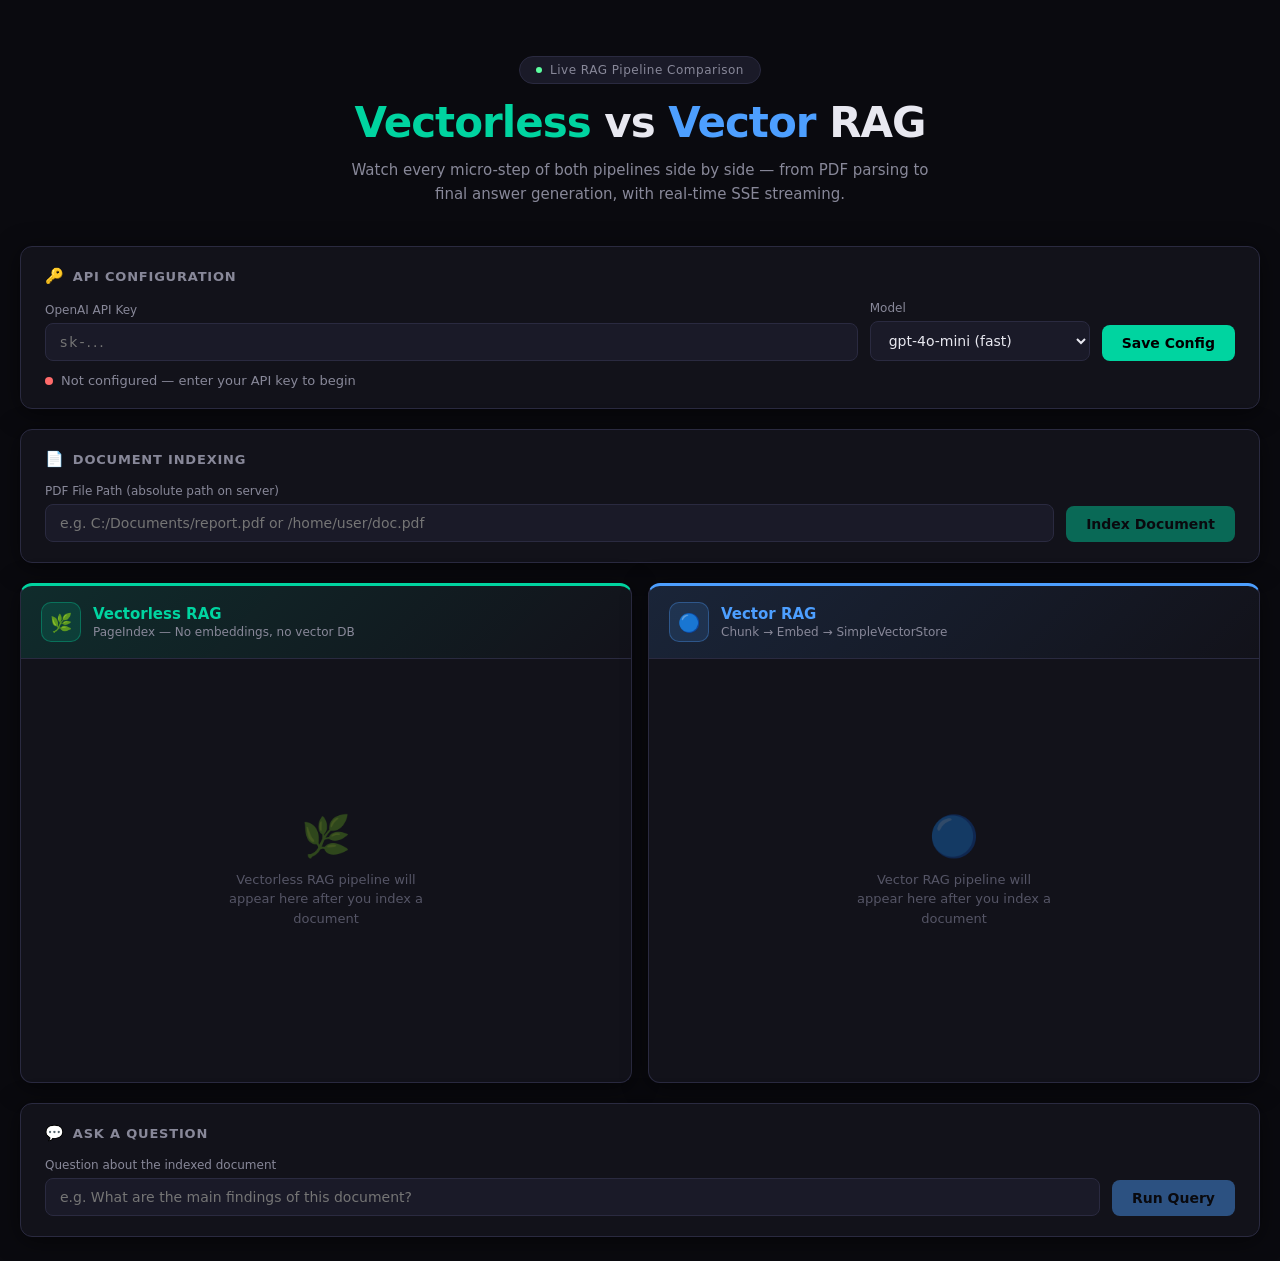
==== src/main/resources/static/index.html @ d266faaa "Few changes related to UI" ====
<!DOCTYPE html>
<html lang="en">
<head>
  <meta charset="UTF-8" />
  <meta name="viewport" content="width=device-width, initial-scale=1.0" />
  <title>RAG Comparison Demo — Vectorless vs Vector</title>
  <style>
    /* ─── Reset & Variables ──────────────────────────────────────────────── */
    *, *::before, *::after { box-sizing: border-box; margin: 0; padding: 0; }

    :root {
      --bg:           #0a0a0f;
      --surface:      #12121a;
      --surface2:     #1a1a28;
      --surface3:     #22223a;
      --border:       #2a2a40;
      --border-bright:#3a3a58;
      --text:         #e8e8f0;
      --text-muted:   #888899;
      --text-dim:     #555566;
      --teal:         #00d4a0;
      --teal-dim:     #00d4a022;
      --teal-mid:     #00d4a055;
      --blue:         #4d9fff;
      --blue-dim:     #4d9fff22;
      --blue-mid:     #4d9fff55;
      --yellow:       #ffd85c;
      --red:          #ff6b6b;
      --green:        #5cffa0;
      --radius:       12px;
      --radius-sm:    8px;
      --shadow:       0 4px 24px rgba(0,0,0,0.5);
      --shadow-lg:    0 8px 48px rgba(0,0,0,0.7);
    }

    html { scroll-behavior: smooth; }
    body {
      font-family: system-ui, -apple-system, BlinkMacSystemFont, 'Segoe UI', sans-serif;
      background: var(--bg);
      color: var(--text);
      min-height: 100vh;
      overflow-x: hidden;
    }

    /* ─── Scrollbar ──────────────────────────────────────────────────────── */
    ::-webkit-scrollbar { width: 6px; height: 6px; }
    ::-webkit-scrollbar-track { background: var(--surface); }
    ::-webkit-scrollbar-thumb { background: var(--border-bright); border-radius: 3px; }
    ::-webkit-scrollbar-thumb:hover { background: var(--text-dim); }

    /* ─── Layout ─────────────────────────────────────────────────────────── */
    .app {
      max-width: 1600px;
      margin: 0 auto;
      padding: 24px 20px;
      display: flex;
      flex-direction: column;
      gap: 20px;
    }

    /* ─── Header ─────────────────────────────────────────────────────────── */
    .header {
      text-align: center;
      padding: 32px 20px 20px;
    }
    .header-badge {
      display: inline-flex;
      align-items: center;
      gap: 8px;
      background: var(--surface2);
      border: 1px solid var(--border);
      border-radius: 40px;
      padding: 6px 16px;
      font-size: 12px;
      color: var(--text-muted);
      margin-bottom: 16px;
      letter-spacing: 0.5px;
    }
    .badge-dot { width: 6px; height: 6px; border-radius: 50%; background: var(--green); animation: pulse-dot 2s infinite; }
    @keyframes pulse-dot { 0%,100%{opacity:1} 50%{opacity:0.3} }
    .header h1 {
      font-size: clamp(24px, 4vw, 42px);
      font-weight: 800;
      letter-spacing: -1px;
      line-height: 1.1;
    }
    .header h1 .teal { color: var(--teal); }
    .header h1 .blue { color: var(--blue); }
    .header p {
      margin-top: 12px;
      color: var(--text-muted);
      font-size: 15px;
      max-width: 600px;
      margin-left: auto;
      margin-right: auto;
      line-height: 1.6;
    }

    /* ─── Cards ──────────────────────────────────────────────────────────── */
    .card {
      background: var(--surface);
      border: 1px solid var(--border);
      border-radius: var(--radius);
      padding: 20px 24px;
      box-shadow: var(--shadow);
    }
    .card-title {
      font-size: 13px;
      font-weight: 600;
      letter-spacing: 0.8px;
      text-transform: uppercase;
      color: var(--text-muted);
      margin-bottom: 16px;
      display: flex;
      align-items: center;
      gap: 8px;
    }
    .card-title .icon { font-size: 15px; }

    /* ─── Form Controls ──────────────────────────────────────────────────── */
    .control-row {
      display: flex;
      gap: 12px;
      align-items: flex-end;
      flex-wrap: wrap;
    }
    .field {
      display: flex;
      flex-direction: column;
      gap: 6px;
      flex: 1;
      min-width: 200px;
    }
    .field label {
      font-size: 12px;
      color: var(--text-muted);
      font-weight: 500;
    }
    input, select {
      background: var(--surface2);
      border: 1px solid var(--border);
      border-radius: var(--radius-sm);
      color: var(--text);
      padding: 10px 14px;
      font-size: 14px;
      font-family: inherit;
      outline: none;
      transition: border-color 0.2s, box-shadow 0.2s;
      width: 100%;
    }
    input:focus, select:focus {
      border-color: var(--teal);
      box-shadow: 0 0 0 3px var(--teal-dim);
    }
    input[type="password"] { letter-spacing: 2px; }
    select option { background: var(--surface2); }

    /* ─── Buttons ────────────────────────────────────────────────────────── */
    .btn {
      display: inline-flex;
      align-items: center;
      justify-content: center;
      gap: 8px;
      padding: 10px 20px;
      border-radius: var(--radius-sm);
      font-size: 14px;
      font-weight: 600;
      cursor: pointer;
      border: none;
      transition: all 0.2s;
      white-space: nowrap;
      font-family: inherit;
    }
    .btn:disabled { opacity: 0.45; cursor: not-allowed; }
    .btn-primary {
      background: var(--teal);
      color: #000;
    }
    .btn-primary:hover:not(:disabled) {
      background: #00f0b8;
      box-shadow: 0 0 20px var(--teal-mid);
    }
    .btn-blue {
      background: var(--blue);
      color: #000;
    }
    .btn-blue:hover:not(:disabled) {
      background: #70b5ff;
      box-shadow: 0 0 20px var(--blue-mid);
    }
    .btn-ghost {
      background: var(--surface2);
      color: var(--text);
      border: 1px solid var(--border);
    }
    .btn-ghost:hover:not(:disabled) {
      background: var(--surface3);
      border-color: var(--border-bright);
    }
    .btn-sm { padding: 7px 14px; font-size: 13px; }

    /* ─── Status indicator ───────────────────────────────────────────────── */
    .status-row {
      display: flex;
      align-items: center;
      gap: 8px;
      margin-top: 12px;
      font-size: 13px;
    }
    .status-dot {
      width: 8px; height: 8px;
      border-radius: 50%;
      background: var(--red);
      flex-shrink: 0;
    }
    .status-dot.ok { background: var(--green); animation: pulse-dot 2s infinite; }
    .status-text { color: var(--text-muted); }

    /* ─── Comparison Grid ────────────────────────────────────────────────── */
    .comparison-grid {
      display: grid;
      grid-template-columns: 1fr 1fr;
      gap: 16px;
    }
    @media (max-width: 900px) { .comparison-grid { grid-template-columns: 1fr; } }

    /* ─── Pipeline Panel ─────────────────────────────────────────────────── */
    .pipeline-panel {
      background: var(--surface);
      border: 1px solid var(--border);
      border-radius: var(--radius);
      overflow: hidden;
      display: flex;
      flex-direction: column;
      min-height: 500px;
      box-shadow: var(--shadow);
    }
    .pipeline-panel.teal { border-top: 3px solid var(--teal); }
    .pipeline-panel.blue { border-top: 3px solid var(--blue); }

    .panel-header {
      padding: 16px 20px;
      display: flex;
      align-items: center;
      gap: 12px;
      border-bottom: 1px solid var(--border);
    }
    .panel-header.teal { background: linear-gradient(135deg, var(--teal-dim), transparent); }
    .panel-header.blue { background: linear-gradient(135deg, var(--blue-dim), transparent); }
    .panel-icon {
      width: 40px; height: 40px;
      border-radius: 10px;
      display: flex; align-items: center; justify-content: center;
      font-size: 18px;
      flex-shrink: 0;
    }
    .panel-icon.teal { background: var(--teal-dim); border: 1px solid var(--teal-mid); }
    .panel-icon.blue { background: var(--blue-dim); border: 1px solid var(--blue-mid); }
    .panel-title { font-size: 15px; font-weight: 700; }
    .panel-subtitle { font-size: 12px; color: var(--text-muted); margin-top: 2px; }
    .panel-spinner {
      margin-left: auto;
      width: 20px; height: 20px;
      border: 2px solid var(--border);
      border-radius: 50%;
      display: none;
    }
    .panel-spinner.teal { border-top-color: var(--teal); }
    .panel-spinner.blue { border-top-color: var(--blue); }
    .panel-spinner.active {
      display: block;
      animation: spin 0.8s linear infinite;
    }
    @keyframes spin { to { transform: rotate(360deg); } }

    .panel-body {
      flex: 1;
      overflow-y: auto;
      padding: 16px;
      max-height: 600px;
    }

    /* ─── Step Items ─────────────────────────────────────────────────────── */
    .step-list { display: flex; flex-direction: column; gap: 8px; }
    .step-item {
      display: flex;
      gap: 10px;
      align-items: flex-start;
      padding: 10px 12px;
      border-radius: var(--radius-sm);
      background: var(--surface2);
      border: 1px solid var(--border);
      animation: step-enter 0.4s cubic-bezier(0.34, 1.56, 0.64, 1) both;
    }
    @keyframes step-enter {
      from { opacity: 0; transform: translateY(12px) scale(0.97); }
      to   { opacity: 1; transform: translateY(0)   scale(1); }
    }
    .step-item.teal { border-left: 3px solid var(--teal); }
    .step-item.blue { border-left: 3px solid var(--blue); }
    .step-item.answer { border-color: var(--yellow); background: color-mix(in srgb, var(--yellow) 6%, var(--surface2)); }
    .step-item.error  { border-color: var(--red);    background: color-mix(in srgb, var(--red)    6%, var(--surface2)); }
    .step-item.complete { border-color: var(--green); background: color-mix(in srgb, var(--green) 5%, var(--surface2)); }

    .step-icon {
      font-size: 16px;
      flex-shrink: 0;
      margin-top: 1px;
      line-height: 1;
    }
    .step-content { flex: 1; min-width: 0; }
    .step-title {
      font-size: 13px;
      font-weight: 600;
      color: var(--text);
      line-height: 1.3;
    }
    .step-detail {
      font-size: 12px;
      color: var(--text-muted);
      margin-top: 4px;
      line-height: 1.5;
      word-break: break-word;
    }
    .step-detail.code {
      font-family: 'Courier New', monospace;
      background: var(--surface3);
      padding: 6px 8px;
      border-radius: 4px;
      margin-top: 6px;
      white-space: pre-wrap;
      font-size: 11px;
    }
    .step-num {
      font-size: 10px;
      color: var(--text-dim);
      flex-shrink: 0;
      margin-top: 3px;
      min-width: 20px;
      text-align: right;
    }

    /* ─── Tree Visualization ─────────────────────────────────────────────── */
    .tree-container {
      margin-top: 8px;
      padding: 4px 0;
    }
    .tree-node {
      display: flex;
      align-items: flex-start;
      gap: 8px;
      padding: 6px 8px;
      margin: 3px 0;
      border-radius: 6px;
      animation: step-enter 0.35s ease both;
    }
    .tree-node.root {
      background: var(--teal-dim);
      border: 1px solid var(--teal-mid);
    }
    .tree-node.child {
      background: var(--surface3);
      border: 1px solid var(--border);
      margin-left: 24px;
    }
    .tree-node-bullet {
      width: 8px; height: 8px;
      border-radius: 50%;
      flex-shrink: 0;
      margin-top: 5px;
    }
    .tree-node.root .tree-node-bullet { background: var(--teal); }
    .tree-node.child .tree-node-bullet { background: var(--text-dim); width: 6px; height: 6px; margin-top: 6px; }
    .tree-node-info { flex: 1; min-width: 0; }
    .tree-node-title { font-size: 12px; font-weight: 600; color: var(--text); }
    .tree-node-meta { font-size: 11px; color: var(--text-muted); margin-top: 2px; }
    .tree-node-pages {
      font-size: 10px;
      background: var(--surface3);
      border: 1px solid var(--border);
      border-radius: 4px;
      padding: 2px 6px;
      white-space: nowrap;
      color: var(--text-muted);
    }

    /* ─── Chunk Visualization ────────────────────────────────────────────── */
    .chunk-item {
      display: flex;
      align-items: center;
      gap: 8px;
      padding: 5px 8px;
      border-radius: 6px;
      margin: 2px 0;
      animation: step-enter 0.3s ease both;
      background: var(--blue-dim);
      border: 1px solid var(--blue-mid);
    }
    .chunk-num { font-size: 10px; color: var(--blue); font-weight: 700; min-width: 24px; }
    .chunk-text { font-size: 11px; color: var(--text-muted); flex: 1; overflow: hidden; text-overflow: ellipsis; white-space: nowrap; font-family: monospace; }

    /* ─── Score Bar ──────────────────────────────────────────────────────── */
    .score-bar-wrap { display: flex; align-items: center; gap: 8px; }
    .score-bar {
      height: 6px; border-radius: 3px;
      background: linear-gradient(90deg, var(--blue), var(--teal));
      animation: bar-grow 0.6s ease both;
      transform-origin: left;
    }
    @keyframes bar-grow { from { transform: scaleX(0); } to { transform: scaleX(1); } }
    .score-val { font-size: 11px; font-weight: 700; color: var(--blue); }

    /* ─── Answer Panel ───────────────────────────────────────────────────── */
    .answers-grid {
      display: grid;
      grid-template-columns: 1fr 1fr;
      gap: 16px;
    }
    @media (max-width: 900px) { .answers-grid { grid-template-columns: 1fr; } }

    .answer-box {
      background: var(--surface2);
      border: 1px solid var(--border);
      border-radius: var(--radius);
      padding: 16px 18px;
      position: relative;
      overflow: hidden;
    }
    .answer-box::before {
      content: '';
      position: absolute;
      top: 0; left: 0; right: 0;
      height: 2px;
    }
    .answer-box.teal::before { background: var(--teal); }
    .answer-box.blue::before  { background: var(--blue); }
    .answer-label {
      font-size: 11px;
      font-weight: 600;
      text-transform: uppercase;
      letter-spacing: 0.8px;
      margin-bottom: 10px;
    }
    .answer-label.teal { color: var(--teal); }
    .answer-label.blue { color: var(--blue); }
    .answer-text {
      font-size: 14px;
      color: var(--text);
      line-height: 1.7;
      white-space: pre-wrap;
    }
    .answer-placeholder {
      color: var(--text-dim);
      font-size: 13px;
      font-style: italic;
    }

    /* ─── Query Section ──────────────────────────────────────────────────── */
    .query-row {
      display: flex;
      gap: 12px;
      align-items: flex-end;
    }
    .query-row .field { flex: 1; }

    /* ─── Progress bar ───────────────────────────────────────────────────── */
    .progress-bar-wrap {
      height: 3px;
      background: var(--surface3);
      border-radius: 2px;
      overflow: hidden;
      margin: 8px 0;
      display: none;
    }
    .progress-bar-wrap.active { display: block; }
    .progress-bar {
      height: 100%;
      border-radius: 2px;
      transition: width 0.4s ease;
    }
    .progress-bar.teal { background: linear-gradient(90deg, var(--teal), #00f0c0); }
    .progress-bar.blue { background: linear-gradient(90deg, var(--blue), #80c0ff); }

    /* ─── Phase Header ───────────────────────────────────────────────────── */
    .phase-header {
      font-size: 11px;
      font-weight: 600;
      text-transform: uppercase;
      letter-spacing: 0.8px;
      padding: 4px 8px;
      border-radius: 4px;
      margin-bottom: 4px;
      display: inline-block;
    }
    .phase-header.teal { color: var(--teal); background: var(--teal-dim); }
    .phase-header.blue { color: var(--blue); background: var(--blue-dim); }

    /* ─── Notification ───────────────────────────────────────────────────── */
    .toast {
      position: fixed;
      bottom: 24px;
      right: 24px;
      background: var(--surface2);
      border: 1px solid var(--border);
      border-radius: var(--radius);
      padding: 12px 18px;
      font-size: 14px;
      box-shadow: var(--shadow-lg);
      z-index: 1000;
      animation: toast-in 0.3s ease;
      max-width: 360px;
    }
    .toast.ok    { border-left: 3px solid var(--green); }
    .toast.error { border-left: 3px solid var(--red); }
    .toast.info  { border-left: 3px solid var(--blue); }
    @keyframes toast-in { from { opacity:0; transform:translateY(12px); } to { opacity:1; transform:translateY(0); } }

    /* ─── Misc ───────────────────────────────────────────────────────────── */
    .divider {
      height: 1px;
      background: var(--border);
      margin: 4px 0;
    }
    .text-muted { color: var(--text-muted); font-size: 13px; }
    .hidden { display: none !important; }
    .gap-8 { gap: 8px; }
    .flex { display: flex; }
    .items-center { align-items: center; }
    .justify-between { justify-content: space-between; }
    .mb-8 { margin-bottom: 8px; }
    .mt-8 { margin-top: 8px; }

    /* ─── Empty State ────────────────────────────────────────────────────── */
    .empty-state {
      display: flex;
      flex-direction: column;
      align-items: center;
      justify-content: center;
      padding: 48px 20px;
      color: var(--text-dim);
      text-align: center;
      gap: 10px;
      height: 100%;
    }
    .empty-state .big-icon { font-size: 40px; opacity: 0.4; }
    .empty-state p { font-size: 13px; line-height: 1.5; max-width: 200px; }

    /* ─── Pulse animation for active steps ───────────────────────────────── */
    @keyframes glow-teal {
      0%,100% { box-shadow: 0 0 0 0 var(--teal-dim); }
      50%      { box-shadow: 0 0 12px 2px var(--teal-mid); }
    }
    @keyframes glow-blue {
      0%,100% { box-shadow: 0 0 0 0 var(--blue-dim); }
      50%      { box-shadow: 0 0 12px 2px var(--blue-mid); }
    }
    .step-item.active-teal { animation: step-enter 0.4s ease both, glow-teal 1.5s 0.4s infinite; }
    .step-item.active-blue  { animation: step-enter 0.4s ease both, glow-blue  1.5s 0.4s infinite; }
  </style>
</head>
<body>
<div class="app">

  <!-- ─── Header ──────────────────────────────────────────────────────── -->
  <div class="header">
    <div class="header-badge">
      <span class="badge-dot"></span>
      Live RAG Pipeline Comparison
    </div>
    <h1>
      <span class="teal">Vectorless</span> vs <span class="blue">Vector</span> RAG
    </h1>
    <p>Watch every micro-step of both pipelines side by side — from PDF parsing to final answer generation, with real-time SSE streaming.</p>
  </div>

  <!-- ─── Config Panel ────────────────────────────────────────────────── -->
  <div class="card" id="configPanel">
    <div class="card-title"><span class="icon">🔑</span> API Configuration</div>
    <div class="control-row">
      <div class="field">
        <label>OpenAI API Key</label>
        <input type="password" id="apiKeyInput" placeholder="sk-..." autocomplete="off" />
      </div>
      <div class="field" style="max-width:220px">
        <label>Model</label>
        <select id="modelSelect">
          <option value="gpt-4o-mini">gpt-4o-mini (fast)</option>
          <option value="gpt-4o">gpt-4o (best)</option>
          <option value="gpt-4o-2024-11-20">gpt-4o-2024-11-20</option>
          <option value="gpt-3.5-turbo">gpt-3.5-turbo (cheap)</option>
        </select>
      </div>
      <button class="btn btn-primary" id="configBtn" onclick="saveConfig()">Save Config</button>
    </div>
    <div class="status-row">
      <div class="status-dot" id="configStatus"></div>
      <span class="status-text" id="configStatusText">Not configured — enter your API key to begin</span>
    </div>
  </div>

  <!-- ─── Upload Panel ────────────────────────────────────────────────── -->
  <div class="card" id="uploadPanel">
    <div class="card-title"><span class="icon">📄</span> Document Indexing</div>
    <div class="control-row">
      <div class="field">
        <label>PDF File Path (absolute path on server)</label>
        <input type="text" id="pdfPathInput" placeholder="e.g. C:/Documents/report.pdf or /home/user/doc.pdf" />
      </div>
      <button class="btn btn-primary" id="indexBtn" onclick="startIndexing()" disabled>
        <span>Index Document</span>
      </button>
    </div>
    <div class="progress-bar-wrap active" id="indexProgressWrap" style="display:none">
      <div style="display:flex;gap:8px">
        <div style="flex:1">
          <div style="font-size:10px;color:var(--teal);margin-bottom:3px">Vectorless</div>
          <div class="progress-bar-wrap active"><div class="progress-bar teal" id="progressTeal" style="width:0%"></div></div>
        </div>
        <div style="flex:1">
          <div style="font-size:10px;color:var(--blue);margin-bottom:3px">Vector</div>
          <div class="progress-bar-wrap active"><div class="progress-bar blue" id="progressBlue" style="width:0%"></div></div>
        </div>
      </div>
    </div>
  </div>

  <!-- ─── Main Comparison Area ─────────────────────────────────────────── -->
  <div class="comparison-grid">

    <!-- ── Vectorless Panel ── -->
    <div class="pipeline-panel teal" id="vectorlessPanel">
      <div class="panel-header teal">
        <div class="panel-icon teal">🌿</div>
        <div>
          <div class="panel-title" style="color:var(--teal)">Vectorless RAG</div>
          <div class="panel-subtitle">PageIndex — No embeddings, no vector DB</div>
        </div>
        <div class="panel-spinner teal" id="spinnerTeal"></div>
      </div>
      <div class="panel-body" id="vectorlessBody">
        <div class="empty-state" id="vectorlessEmpty">
          <div class="big-icon">🌿</div>
          <p>Vectorless RAG pipeline will appear here after you index a document</p>
        </div>
        <div class="step-list" id="vectorlessSteps" style="display:none"></div>
      </div>
    </div>

    <!-- ── Vector Panel ── -->
    <div class="pipeline-panel blue" id="vectorPanel">
      <div class="panel-header blue">
        <div class="panel-icon blue">🔵</div>
        <div>
          <div class="panel-title" style="color:var(--blue)">Vector RAG</div>
          <div class="panel-subtitle">Chunk → Embed → SimpleVectorStore</div>
        </div>
        <div class="panel-spinner blue" id="spinnerBlue"></div>
      </div>
      <div class="panel-body" id="vectorBody">
        <div class="empty-state" id="vectorEmpty">
          <div class="big-icon">🔵</div>
          <p>Vector RAG pipeline will appear here after you index a document</p>
        </div>
        <div class="step-list" id="vectorSteps" style="display:none"></div>
      </div>
    </div>

  </div>

  <!-- ─── Query Panel ──────────────────────────────────────────────────── -->
  <div class="card" id="queryCard">
    <div class="card-title"><span class="icon">💬</span> Ask a Question</div>
    <div class="query-row">
      <div class="field">
        <label>Question about the indexed document</label>
        <input type="text" id="questionInput" placeholder="e.g. What are the main findings of this document?" disabled />
      </div>
      <button class="btn btn-blue" id="queryBtn" onclick="runQuery()" disabled>Run Query</button>
    </div>
  </div>

  <!-- ─── Results Panel ────────────────────────────────────────────────── -->
  <div class="card hidden" id="resultsCard">
    <div class="card-title"><span class="icon">✨</span> Final Answers</div>
    <div class="answers-grid">
      <div class="answer-box teal">
        <div class="answer-label teal">Vectorless RAG (PageIndex)</div>
        <div class="answer-text" id="vlessAnswer"><span class="answer-placeholder">Answer will appear here...</span></div>
      </div>
      <div class="answer-box blue">
        <div class="answer-label blue">Vector RAG (SimpleVectorStore)</div>
        <div class="answer-text" id="vectAnswer"><span class="answer-placeholder">Answer will appear here...</span></div>
      </div>
    </div>
  </div>

</div>

<!-- ─── JavaScript ─────────────────────────────────────────────────────── -->
<script>
'use strict';

// ─── State ────────────────────────────────────────────────────────────────
let state = {
  configured: false,
  docId: null,
  indexing: false,
  querying: false,
  tealStepCount: 0,
  blueStepCount: 0,
};

// ─── Init ─────────────────────────────────────────────────────────────────
(async function init() {
  try {
    const res = await fetch('/api/config/status');
    const data = await res.json();
    if (data.configured) {
      state.configured = true;
      setConfigStatus(true, 'Configured — model: ' + data.model);
      document.getElementById('indexBtn').disabled = false;
    }
  } catch (_) {}
})();

// ─── Config ───────────────────────────────────────────────────────────────
async function saveConfig() {
  const apiKey = document.getElementById('apiKeyInput').value.trim();
  const model  = document.getElementById('modelSelect').value;

  if (!apiKey) { showToast('Please enter your API key', 'error'); return; }

  const btn = document.getElementById('configBtn');
  btn.disabled = true;
  btn.textContent = 'Saving...';

  try {
    const res = await fetch('/api/config', {
      method: 'POST',
      headers: { 'Content-Type': 'application/json' },
      body: JSON.stringify({ apiKey, model }),
    });
    const data = await res.json();
    if (res.ok) {
      state.configured = true;
      setConfigStatus(true, 'Configured — model: ' + data.model);
      document.getElementById('indexBtn').disabled = false;
      showToast('API key saved successfully', 'ok');
    } else {
      showToast(data.error || 'Configuration failed', 'error');
    }
  } catch (e) {
    showToast('Network error: ' + e.message, 'error');
  } finally {
    btn.disabled = false;
    btn.textContent = 'Save Config';
  }
}

function setConfigStatus(ok, msg) {
  document.getElementById('configStatus').className = 'status-dot' + (ok ? ' ok' : '');
  document.getElementById('configStatusText').textContent = msg;
}

// ─── Indexing ──────────────────────────────────────────────────────────────
function startIndexing() {
  if (state.indexing) return;
  const pdfPath = document.getElementById('pdfPathInput').value.trim();
  if (!pdfPath) { showToast('Please enter a PDF file path', 'error'); return; }

  state.indexing = true;
  state.docId = null;
  state.tealStepCount = 0;
  state.blueStepCount = 0;

  // Reset panels
  clearPanel('vectorless');
  clearPanel('vector');
  showPanel('vectorless');
  showPanel('vector');
  setSpinner('teal', true);
  setSpinner('blue', false);
  document.getElementById('indexBtn').disabled = true;
  document.getElementById('indexBtn').textContent = 'Indexing...';
  document.getElementById('indexProgressWrap').style.display = 'block';
  document.getElementById('resultsCard').classList.add('hidden');
  document.getElementById('queryBtn').disabled = true;
  document.getElementById('questionInput').disabled = true;

  const url = '/api/compare/index?pdfPath=' + encodeURIComponent(pdfPath);
  // Use fetch with ReadableStream since EventSource only supports GET
  streamSSE('POST', url, {}, handleIndexEvent, onIndexComplete, onIndexError);
}

function handleIndexEvent(eventName, data) {
  const pipeline = data.pipeline;

  if (eventName === 'error') {
    showToast((data.title || 'Error') + ': ' + (data.detail || ''), 'error');
    return;
  }

  if (eventName === 'session') {
    state.docId = data.docId;
    return;
  }

  if (!pipeline) return;

  const isTeal = pipeline === 'vectorless';
  const color  = isTeal ? 'teal' : 'blue';
  const listId = isTeal ? 'vectorlessSteps' : 'vectorSteps';

  if (isTeal) {
    state.tealStepCount++;
    updateProgress('Teal', Math.min(95, state.tealStepCount * 9));
  } else {
    state.blueStepCount++;
    updateProgress('Blue', Math.min(95, state.blueStepCount * 6));
  }

  renderPipelineEvent(listId, color, eventName, data);
  scrollPanel(isTeal ? 'vectorlessBody' : 'vectorBody');
}

function onIndexComplete() {
  state.indexing = false;
  setSpinner('teal', false);
  setSpinner('blue', false);
  updateProgress('Teal', 100);
  updateProgress('Blue', 100);
  document.getElementById('indexBtn').disabled = false;
  document.getElementById('indexBtn').textContent = 'Index Document';
  if (state.docId) {
    document.getElementById('queryBtn').disabled = false;
    document.getElementById('questionInput').disabled = false;
    showToast('Indexing complete! You can now ask questions.', 'ok');
  }
}

function onIndexError(err) {
  state.indexing = false;
  setSpinner('teal', false);
  setSpinner('blue', false);
  document.getElementById('indexBtn').disabled = false;
  document.getElementById('indexBtn').textContent = 'Index Document';
  showToast('Indexing error: ' + (err || 'Unknown error'), 'error');
}

// ─── Query ──────────────────────────────────────────────────────────────────
function runQuery() {
  if (state.querying || !state.docId) return;
  const question = document.getElementById('questionInput').value.trim();
  if (!question) { showToast('Please enter a question', 'error'); return; }

  state.querying = true;

  // Reset panels (keep indexing steps, add separator)
  addSeparator('vectorlessSteps', 'teal', 'Query Phase');
  addSeparator('vectorSteps',     'blue', 'Query Phase');
  setSpinner('teal', true);
  setSpinner('blue', true);
  document.getElementById('queryBtn').disabled = true;
  document.getElementById('queryBtn').textContent = 'Querying...';
  document.getElementById('resultsCard').classList.remove('hidden');
  document.getElementById('vlessAnswer').innerHTML = '<span class="answer-placeholder">Generating answer...</span>';
  document.getElementById('vectAnswer').innerHTML  = '<span class="answer-placeholder">Generating answer...</span>';

  const url = '/api/compare/query?docId=' + encodeURIComponent(state.docId)
            + '&question=' + encodeURIComponent(question);

  streamSSE('GET', url, {}, handleQueryEvent, onQueryComplete, onQueryError);
}

function handleQueryEvent(eventName, data) {
  if (eventName === 'comparison_complete') {
    document.getElementById('vlessAnswer').textContent = data.vectorlessAnswer || '(no answer)';
    document.getElementById('vectAnswer').textContent  = data.vectorAnswer     || '(no answer)';
    return;
  }

  const pipeline = data.pipeline;
  if (!pipeline) return;

  const isTeal = pipeline === 'vectorless';
  const color  = isTeal ? 'teal' : 'blue';
  const listId = isTeal ? 'vectorlessSteps' : 'vectorSteps';

  renderPipelineEvent(listId, color, eventName, data);
  scrollPanel(isTeal ? 'vectorlessBody' : 'vectorBody');
}

function onQueryComplete() {
  state.querying = false;
  setSpinner('teal', false);
  setSpinner('blue', false);
  document.getElementById('queryBtn').disabled = false;
  document.getElementById('queryBtn').textContent = 'Run Query';
  showToast('Query complete!', 'ok');
}

function onQueryError(err) {
  state.querying = false;
  setSpinner('teal', false);
  setSpinner('blue', false);
  document.getElementById('queryBtn').disabled = false;
  document.getElementById('queryBtn').textContent = 'Run Query';
  showToast('Query error: ' + (err || 'Unknown'), 'error');
}

// ─── SSE Streaming via fetch ──────────────────────────────────────────────
async function streamSSE(method, url, body, onEvent, onDone, onErr) {
  try {
    const opts = {
      method,
      headers: { 'Accept': 'text/event-stream' },
    };
    if (method === 'POST' && body && Object.keys(body).length) {
      opts.headers['Content-Type'] = 'application/json';
      opts.body = JSON.stringify(body);
    }

    const res = await fetch(url, opts);
    if (!res.ok) {
      onErr('HTTP ' + res.status);
      return;
    }

    const reader = res.body.getReader();
    const decoder = new TextDecoder();
    let buffer = '';

    while (true) {
      const { value, done } = await reader.read();
      if (done) break;
      buffer += decoder.decode(value, { stream: true });

      // Parse SSE chunks
      const lines = buffer.split('\n');
      buffer = lines.pop(); // keep incomplete line

      let eventName = 'message';
      let dataLines = [];

      for (const line of lines) {
        if (line.startsWith('event:')) {
          eventName = line.slice(6).trim();
        } else if (line.startsWith('data:')) {
          dataLines.push(line.slice(5).trim());
        } else if (line === '') {
          if (dataLines.length) {
            const rawData = dataLines.join('\n');
            try {
              const parsed = JSON.parse(rawData);
              onEvent(eventName, parsed);
            } catch (_) {
              onEvent(eventName, { raw: rawData });
            }
            dataLines = [];
            eventName = 'message';
          }
        }
      }
    }
    onDone();
  } catch (e) {
    onErr(e.message);
  }
}

// ─── Rendering ────────────────────────────────────────────────────────────
function renderPipelineEvent(listId, color, eventName, data) {
  const list = document.getElementById(listId);

  const type   = data.type  || eventName;
  const title  = data.title || eventName;
  const detail = data.detail || '';
  const step   = data.step  || 0;

  const icon   = getIcon(type);
  const isAnswer   = type === 'answer';
  const isComplete = type === 'indexing_complete';
  const isError    = type === 'error';
  const isTreeNode = type === 'tree_node';
  const isChunk    = type === 'chunk';
  const isEmbedding = type === 'embedding';
  const isSimilarity = type === 'similarity_result';

  const item = document.createElement('div');
  item.className = 'step-item ' + color
    + (isAnswer   ? ' answer'   : '')
    + (isComplete ? ' complete' : '')
    + (isError    ? ' error'    : '');

  // Tree node — special visual
  if (isTreeNode && data.data) {
    const node  = data.data;
    const isRoot = title.startsWith('Root');
    const nodeEl = document.createElement('div');
    nodeEl.className = 'tree-node ' + (isRoot ? 'root' : 'child');
    nodeEl.innerHTML = `
      <div class="tree-node-bullet"></div>
      <div class="tree-node-info">
        <div class="tree-node-title">${esc(node.title || title)}</div>
        ${node.summary ? `<div class="tree-node-meta">${esc(node.summary)}</div>` : ''}
      </div>
      <div class="tree-node-pages">pp.${node.startIndex}&ndash;${node.endIndex}</div>
    `;
    list.appendChild(nodeEl);
    return;
  }

  // Chunk — special visual
  if (isChunk) {
    const chunkEl = document.createElement('div');
    chunkEl.className = 'chunk-item';
    const numMatch = title.match(/Chunk (\d+)/);
    const num = numMatch ? numMatch[1] : '';
    chunkEl.innerHTML = `
      <span class="chunk-num">#${esc(num)}</span>
      <span class="chunk-text">${esc(detail)}</span>
    `;
    list.appendChild(chunkEl);
    return;
  }

  // Similarity result — with score bar
  if (isSimilarity) {
    const scoreMatch = title.match(/Score:\s*([\d.]+)/);
    const score = scoreMatch ? parseFloat(scoreMatch[1]) : 0;
    item.innerHTML = `
      <span class="step-icon">${icon}</span>
      <div class="step-content">
        <div class="step-title">${esc(title)}</div>
        <div class="score-bar-wrap" style="margin-top:6px">
          <div class="score-bar" style="width:${Math.round(score*140)}px"></div>
          <span class="score-val">${score}</span>
        </div>
        ${detail ? `<div class="step-detail">${esc(detail)}</div>` : ''}
      </div>
      <span class="step-num">#${step}</span>
    `;
    list.appendChild(item);
    return;
  }

  // Embedding — show vector preview
  if (isEmbedding) {
    item.innerHTML = `
      <span class="step-icon">🔢</span>
      <div class="step-content">
        <div class="step-title">${esc(title)}</div>
        <div class="step-detail code">${esc(detail)}</div>
      </div>
      <span class="step-num">#${step}</span>
    `;
    list.appendChild(item);
    return;
  }

  // Answer — larger display
  if (isAnswer) {
    item.innerHTML = `
      <span class="step-icon">✨</span>
      <div class="step-content">
        <div class="step-title">${esc(title)}</div>
        <div class="step-detail" style="margin-top:8px;font-size:13px;color:var(--text);line-height:1.6;white-space:pre-wrap">${esc(detail)}</div>
      </div>
    `;
    list.appendChild(item);
    return;
  }

  // Default
  item.innerHTML = `
    <span class="step-icon">${icon}</span>
    <div class="step-content">
      <div class="step-title">${esc(title)}</div>
      ${detail ? `<div class="step-detail">${esc(detail)}</div>` : ''}
    </div>
    ${step ? `<span class="step-num">#${step}</span>` : ''}
  `;
  list.appendChild(item);
}

function getIcon(type) {
  const icons = {
    phase: '⚡', pages_parsed: '📄', toc_detected: '📑',
    tree_node: '🌿', verification: '✅', indexing_complete: '🎉',
    query_started: '💬', navigation: '🧭', pages_fetched: '📥',
    answer: '✨', error: '❌', query_embedding: '🔢',
    similarity: '📐', similarity_result: '🎯', chunks_selected: '📦',
    embedding: '🔢', chunk: '📝', session: '🔗', complete: '✅',
    phase_complete: '✅',
  };
  return icons[type] || '▸';
}

function esc(str) {
  if (str == null) return '';
  return String(str)
    .replace(/&/g, '&amp;')
    .replace(/</g, '&lt;')
    .replace(/>/g, '&gt;')
    .replace(/"/g, '&quot;');
}

// ─── Panel utilities ──────────────────────────────────────────────────────
function clearPanel(pipeline) {
  const id  = pipeline === 'vectorless' ? 'vectorlessSteps' : 'vectorSteps';
  const el  = document.getElementById(id);
  el.innerHTML = '';
}

function showPanel(pipeline) {
  const emptyId = pipeline === 'vectorless' ? 'vectorlessEmpty' : 'vectorEmpty';
  const stepsId = pipeline === 'vectorless' ? 'vectorlessSteps' : 'vectorSteps';
  document.getElementById(emptyId).style.display = 'none';
  document.getElementById(stepsId).style.display = 'flex';
}

function scrollPanel(bodyId) {
  const el = document.getElementById(bodyId);
  el.scrollTop = el.scrollHeight;
}

function setSpinner(color, active) {
  const el = document.getElementById('spinner' + (color === 'teal' ? 'Teal' : 'Blue'));
  el.className = 'panel-spinner ' + color + (active ? ' active' : '');
}

function updateProgress(color, pct) {
  const id = 'progress' + color;
  const el = document.getElementById(id);
  if (el) el.style.width = pct + '%';
}

function addSeparator(listId, color, label) {
  const list = document.getElementById(listId);
  const sep  = document.createElement('div');
  sep.style.cssText = 'display:flex;align-items:center;gap:8px;margin:8px 0';
  sep.innerHTML = `
    <div style="flex:1;height:1px;background:var(--border)"></div>
    <span class="phase-header ${color}">${esc(label)}</span>
    <div style="flex:1;height:1px;background:var(--border)"></div>
  `;
  list.appendChild(sep);
}

// ─── Toast ────────────────────────────────────────────────────────────────
let toastTimer = null;
function showToast(msg, type = 'info') {
  let el = document.getElementById('toast');
  if (!el) {
    el = document.createElement('div');
    el.id = 'toast';
    document.body.appendChild(el);
  }
  el.className = 'toast ' + type;
  el.textContent = msg;
  el.style.display = 'block';
  clearTimeout(toastTimer);
  toastTimer = setTimeout(() => { el.style.display = 'none'; }, 4000);
}

// ─── Enter key on question ───────────────────────────────────────────────
document.addEventListener('DOMContentLoaded', () => {
  document.getElementById('questionInput').addEventListener('keydown', e => {
    if (e.key === 'Enter' && !document.getElementById('queryBtn').disabled) runQuery();
  });
  document.getElementById('apiKeyInput').addEventListener('keydown', e => {
    if (e.key === 'Enter') saveConfig();
  });
});
</script>
</body>
</html>
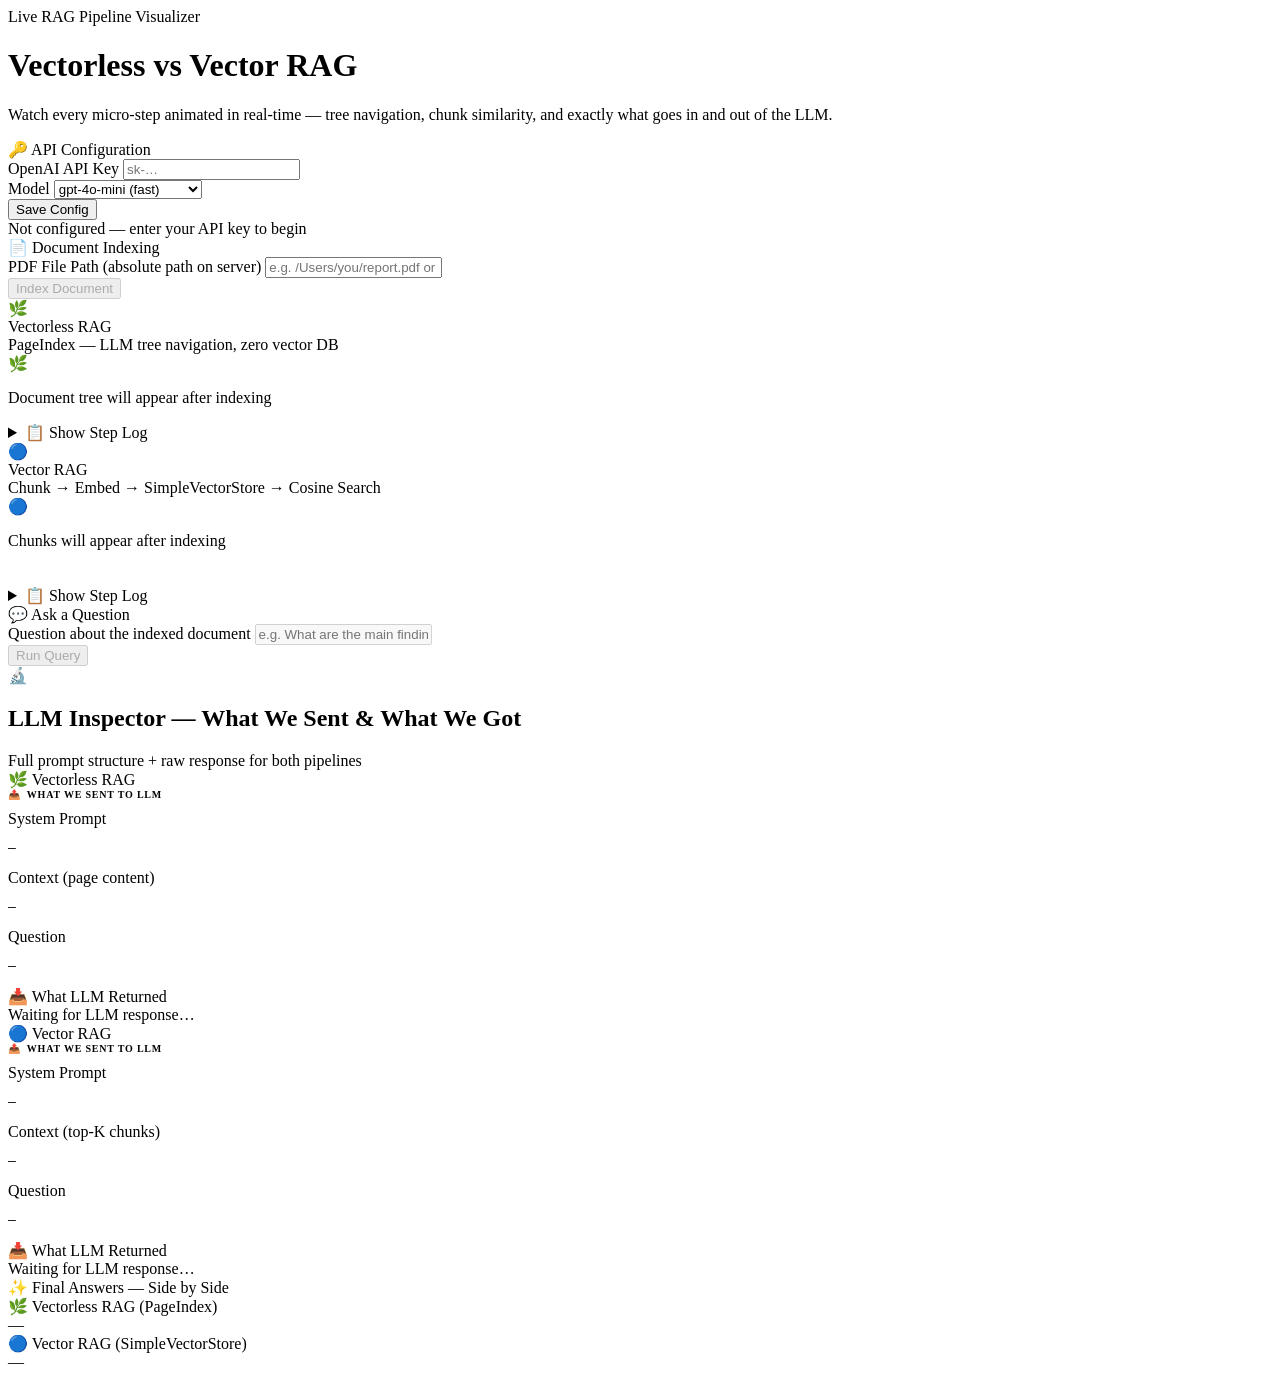
==== commit 873bec81: "feat: full RAG visualization — animated pipeline, SVG tree, LLM inspector - Complete UI redesign wit" ====
--- a/src/main/resources/static/index.html
+++ b/src/main/resources/static/index.html
@@ -3,585 +3,31 @@
 <head>
   <meta charset="UTF-8" />
   <meta name="viewport" content="width=device-width, initial-scale=1.0" />
-  <title>RAG Comparison Demo — Vectorless vs Vector</title>
-  <style>
-    /* ─── Reset & Variables ──────────────────────────────────────────────── */
-    *, *::before, *::after { box-sizing: border-box; margin: 0; padding: 0; }
-
-    :root {
-      --bg:           #0a0a0f;
-      --surface:      #12121a;
-      --surface2:     #1a1a28;
-      --surface3:     #22223a;
-      --border:       #2a2a40;
-      --border-bright:#3a3a58;
-      --text:         #e8e8f0;
-      --text-muted:   #888899;
-      --text-dim:     #555566;
-      --teal:         #00d4a0;
-      --teal-dim:     #00d4a022;
-      --teal-mid:     #00d4a055;
-      --blue:         #4d9fff;
-      --blue-dim:     #4d9fff22;
-      --blue-mid:     #4d9fff55;
-      --yellow:       #ffd85c;
-      --red:          #ff6b6b;
-      --green:        #5cffa0;
-      --radius:       12px;
-      --radius-sm:    8px;
-      --shadow:       0 4px 24px rgba(0,0,0,0.5);
-      --shadow-lg:    0 8px 48px rgba(0,0,0,0.7);
-    }
-
-    html { scroll-behavior: smooth; }
-    body {
-      font-family: system-ui, -apple-system, BlinkMacSystemFont, 'Segoe UI', sans-serif;
-      background: var(--bg);
-      color: var(--text);
-      min-height: 100vh;
-      overflow-x: hidden;
-    }
-
-    /* ─── Scrollbar ──────────────────────────────────────────────────────── */
-    ::-webkit-scrollbar { width: 6px; height: 6px; }
-    ::-webkit-scrollbar-track { background: var(--surface); }
-    ::-webkit-scrollbar-thumb { background: var(--border-bright); border-radius: 3px; }
-    ::-webkit-scrollbar-thumb:hover { background: var(--text-dim); }
-
-    /* ─── Layout ─────────────────────────────────────────────────────────── */
-    .app {
-      max-width: 1600px;
-      margin: 0 auto;
-      padding: 24px 20px;
-      display: flex;
-      flex-direction: column;
-      gap: 20px;
-    }
-
-    /* ─── Header ─────────────────────────────────────────────────────────── */
-    .header {
-      text-align: center;
-      padding: 32px 20px 20px;
-    }
-    .header-badge {
-      display: inline-flex;
-      align-items: center;
-      gap: 8px;
-      background: var(--surface2);
-      border: 1px solid var(--border);
-      border-radius: 40px;
-      padding: 6px 16px;
-      font-size: 12px;
-      color: var(--text-muted);
-      margin-bottom: 16px;
-      letter-spacing: 0.5px;
-    }
-    .badge-dot { width: 6px; height: 6px; border-radius: 50%; background: var(--green); animation: pulse-dot 2s infinite; }
-    @keyframes pulse-dot { 0%,100%{opacity:1} 50%{opacity:0.3} }
-    .header h1 {
-      font-size: clamp(24px, 4vw, 42px);
-      font-weight: 800;
-      letter-spacing: -1px;
-      line-height: 1.1;
-    }
-    .header h1 .teal { color: var(--teal); }
-    .header h1 .blue { color: var(--blue); }
-    .header p {
-      margin-top: 12px;
-      color: var(--text-muted);
-      font-size: 15px;
-      max-width: 600px;
-      margin-left: auto;
-      margin-right: auto;
-      line-height: 1.6;
-    }
-
-    /* ─── Cards ──────────────────────────────────────────────────────────── */
-    .card {
-      background: var(--surface);
-      border: 1px solid var(--border);
-      border-radius: var(--radius);
-      padding: 20px 24px;
-      box-shadow: var(--shadow);
-    }
-    .card-title {
-      font-size: 13px;
-      font-weight: 600;
-      letter-spacing: 0.8px;
-      text-transform: uppercase;
-      color: var(--text-muted);
-      margin-bottom: 16px;
-      display: flex;
-      align-items: center;
-      gap: 8px;
-    }
-    .card-title .icon { font-size: 15px; }
-
-    /* ─── Form Controls ──────────────────────────────────────────────────── */
-    .control-row {
-      display: flex;
-      gap: 12px;
-      align-items: flex-end;
-      flex-wrap: wrap;
-    }
-    .field {
-      display: flex;
-      flex-direction: column;
-      gap: 6px;
-      flex: 1;
-      min-width: 200px;
-    }
-    .field label {
-      font-size: 12px;
-      color: var(--text-muted);
-      font-weight: 500;
-    }
-    input, select {
-      background: var(--surface2);
-      border: 1px solid var(--border);
-      border-radius: var(--radius-sm);
-      color: var(--text);
-      padding: 10px 14px;
-      font-size: 14px;
-      font-family: inherit;
-      outline: none;
-      transition: border-color 0.2s, box-shadow 0.2s;
-      width: 100%;
-    }
-    input:focus, select:focus {
-      border-color: var(--teal);
-      box-shadow: 0 0 0 3px var(--teal-dim);
-    }
-    input[type="password"] { letter-spacing: 2px; }
-    select option { background: var(--surface2); }
-
-    /* ─── Buttons ────────────────────────────────────────────────────────── */
-    .btn {
-      display: inline-flex;
-      align-items: center;
-      justify-content: center;
-      gap: 8px;
-      padding: 10px 20px;
-      border-radius: var(--radius-sm);
-      font-size: 14px;
-      font-weight: 600;
-      cursor: pointer;
-      border: none;
-      transition: all 0.2s;
-      white-space: nowrap;
-      font-family: inherit;
-    }
-    .btn:disabled { opacity: 0.45; cursor: not-allowed; }
-    .btn-primary {
-      background: var(--teal);
-      color: #000;
-    }
-    .btn-primary:hover:not(:disabled) {
-      background: #00f0b8;
-      box-shadow: 0 0 20px var(--teal-mid);
-    }
-    .btn-blue {
-      background: var(--blue);
-      color: #000;
-    }
-    .btn-blue:hover:not(:disabled) {
-      background: #70b5ff;
-      box-shadow: 0 0 20px var(--blue-mid);
-    }
-    .btn-ghost {
-      background: var(--surface2);
-      color: var(--text);
-      border: 1px solid var(--border);
-    }
-    .btn-ghost:hover:not(:disabled) {
-      background: var(--surface3);
-      border-color: var(--border-bright);
-    }
-    .btn-sm { padding: 7px 14px; font-size: 13px; }
-
-    /* ─── Status indicator ───────────────────────────────────────────────── */
-    .status-row {
-      display: flex;
-      align-items: center;
-      gap: 8px;
-      margin-top: 12px;
-      font-size: 13px;
-    }
-    .status-dot {
-      width: 8px; height: 8px;
-      border-radius: 50%;
-      background: var(--red);
-      flex-shrink: 0;
-    }
-    .status-dot.ok { background: var(--green); animation: pulse-dot 2s infinite; }
-    .status-text { color: var(--text-muted); }
-
-    /* ─── Comparison Grid ────────────────────────────────────────────────── */
-    .comparison-grid {
-      display: grid;
-      grid-template-columns: 1fr 1fr;
-      gap: 16px;
-    }
-    @media (max-width: 900px) { .comparison-grid { grid-template-columns: 1fr; } }
-
-    /* ─── Pipeline Panel ─────────────────────────────────────────────────── */
-    .pipeline-panel {
-      background: var(--surface);
-      border: 1px solid var(--border);
-      border-radius: var(--radius);
-      overflow: hidden;
-      display: flex;
-      flex-direction: column;
-      min-height: 500px;
-      box-shadow: var(--shadow);
-    }
-    .pipeline-panel.teal { border-top: 3px solid var(--teal); }
-    .pipeline-panel.blue { border-top: 3px solid var(--blue); }
-
-    .panel-header {
-      padding: 16px 20px;
-      display: flex;
-      align-items: center;
-      gap: 12px;
-      border-bottom: 1px solid var(--border);
-    }
-    .panel-header.teal { background: linear-gradient(135deg, var(--teal-dim), transparent); }
-    .panel-header.blue { background: linear-gradient(135deg, var(--blue-dim), transparent); }
-    .panel-icon {
-      width: 40px; height: 40px;
-      border-radius: 10px;
-      display: flex; align-items: center; justify-content: center;
-      font-size: 18px;
-      flex-shrink: 0;
-    }
-    .panel-icon.teal { background: var(--teal-dim); border: 1px solid var(--teal-mid); }
-    .panel-icon.blue { background: var(--blue-dim); border: 1px solid var(--blue-mid); }
-    .panel-title { font-size: 15px; font-weight: 700; }
-    .panel-subtitle { font-size: 12px; color: var(--text-muted); margin-top: 2px; }
-    .panel-spinner {
-      margin-left: auto;
-      width: 20px; height: 20px;
-      border: 2px solid var(--border);
-      border-radius: 50%;
-      display: none;
-    }
-    .panel-spinner.teal { border-top-color: var(--teal); }
-    .panel-spinner.blue { border-top-color: var(--blue); }
-    .panel-spinner.active {
-      display: block;
-      animation: spin 0.8s linear infinite;
-    }
-    @keyframes spin { to { transform: rotate(360deg); } }
-
-    .panel-body {
-      flex: 1;
-      overflow-y: auto;
-      padding: 16px;
-      max-height: 600px;
-    }
-
-    /* ─── Step Items ─────────────────────────────────────────────────────── */
-    .step-list { display: flex; flex-direction: column; gap: 8px; }
-    .step-item {
-      display: flex;
-      gap: 10px;
-      align-items: flex-start;
-      padding: 10px 12px;
-      border-radius: var(--radius-sm);
-      background: var(--surface2);
-      border: 1px solid var(--border);
-      animation: step-enter 0.4s cubic-bezier(0.34, 1.56, 0.64, 1) both;
-    }
-    @keyframes step-enter {
-      from { opacity: 0; transform: translateY(12px) scale(0.97); }
-      to   { opacity: 1; transform: translateY(0)   scale(1); }
-    }
-    .step-item.teal { border-left: 3px solid var(--teal); }
-    .step-item.blue { border-left: 3px solid var(--blue); }
-    .step-item.answer { border-color: var(--yellow); background: color-mix(in srgb, var(--yellow) 6%, var(--surface2)); }
-    .step-item.error  { border-color: var(--red);    background: color-mix(in srgb, var(--red)    6%, var(--surface2)); }
-    .step-item.complete { border-color: var(--green); background: color-mix(in srgb, var(--green) 5%, var(--surface2)); }
-
-    .step-icon {
-      font-size: 16px;
-      flex-shrink: 0;
-      margin-top: 1px;
-      line-height: 1;
-    }
-    .step-content { flex: 1; min-width: 0; }
-    .step-title {
-      font-size: 13px;
-      font-weight: 600;
-      color: var(--text);
-      line-height: 1.3;
-    }
-    .step-detail {
-      font-size: 12px;
-      color: var(--text-muted);
-      margin-top: 4px;
-      line-height: 1.5;
-      word-break: break-word;
-    }
-    .step-detail.code {
-      font-family: 'Courier New', monospace;
-      background: var(--surface3);
-      padding: 6px 8px;
-      border-radius: 4px;
-      margin-top: 6px;
-      white-space: pre-wrap;
-      font-size: 11px;
-    }
-    .step-num {
-      font-size: 10px;
-      color: var(--text-dim);
-      flex-shrink: 0;
-      margin-top: 3px;
-      min-width: 20px;
-      text-align: right;
-    }
-
-    /* ─── Tree Visualization ─────────────────────────────────────────────── */
-    .tree-container {
-      margin-top: 8px;
-      padding: 4px 0;
-    }
-    .tree-node {
-      display: flex;
-      align-items: flex-start;
-      gap: 8px;
-      padding: 6px 8px;
-      margin: 3px 0;
-      border-radius: 6px;
-      animation: step-enter 0.35s ease both;
-    }
-    .tree-node.root {
-      background: var(--teal-dim);
-      border: 1px solid var(--teal-mid);
-    }
-    .tree-node.child {
-      background: var(--surface3);
-      border: 1px solid var(--border);
-      margin-left: 24px;
-    }
-    .tree-node-bullet {
-      width: 8px; height: 8px;
-      border-radius: 50%;
-      flex-shrink: 0;
-      margin-top: 5px;
-    }
-    .tree-node.root .tree-node-bullet { background: var(--teal); }
-    .tree-node.child .tree-node-bullet { background: var(--text-dim); width: 6px; height: 6px; margin-top: 6px; }
-    .tree-node-info { flex: 1; min-width: 0; }
-    .tree-node-title { font-size: 12px; font-weight: 600; color: var(--text); }
-    .tree-node-meta { font-size: 11px; color: var(--text-muted); margin-top: 2px; }
-    .tree-node-pages {
-      font-size: 10px;
-      background: var(--surface3);
-      border: 1px solid var(--border);
-      border-radius: 4px;
-      padding: 2px 6px;
-      white-space: nowrap;
-      color: var(--text-muted);
-    }
-
-    /* ─── Chunk Visualization ────────────────────────────────────────────── */
-    .chunk-item {
-      display: flex;
-      align-items: center;
-      gap: 8px;
-      padding: 5px 8px;
-      border-radius: 6px;
-      margin: 2px 0;
-      animation: step-enter 0.3s ease both;
-      background: var(--blue-dim);
-      border: 1px solid var(--blue-mid);
-    }
-    .chunk-num { font-size: 10px; color: var(--blue); font-weight: 700; min-width: 24px; }
-    .chunk-text { font-size: 11px; color: var(--text-muted); flex: 1; overflow: hidden; text-overflow: ellipsis; white-space: nowrap; font-family: monospace; }
-
-    /* ─── Score Bar ──────────────────────────────────────────────────────── */
-    .score-bar-wrap { display: flex; align-items: center; gap: 8px; }
-    .score-bar {
-      height: 6px; border-radius: 3px;
-      background: linear-gradient(90deg, var(--blue), var(--teal));
-      animation: bar-grow 0.6s ease both;
-      transform-origin: left;
-    }
-    @keyframes bar-grow { from { transform: scaleX(0); } to { transform: scaleX(1); } }
-    .score-val { font-size: 11px; font-weight: 700; color: var(--blue); }
-
-    /* ─── Answer Panel ───────────────────────────────────────────────────── */
-    .answers-grid {
-      display: grid;
-      grid-template-columns: 1fr 1fr;
-      gap: 16px;
-    }
-    @media (max-width: 900px) { .answers-grid { grid-template-columns: 1fr; } }
-
-    .answer-box {
-      background: var(--surface2);
-      border: 1px solid var(--border);
-      border-radius: var(--radius);
-      padding: 16px 18px;
-      position: relative;
-      overflow: hidden;
-    }
-    .answer-box::before {
-      content: '';
-      position: absolute;
-      top: 0; left: 0; right: 0;
-      height: 2px;
-    }
-    .answer-box.teal::before { background: var(--teal); }
-    .answer-box.blue::before  { background: var(--blue); }
-    .answer-label {
-      font-size: 11px;
-      font-weight: 600;
-      text-transform: uppercase;
-      letter-spacing: 0.8px;
-      margin-bottom: 10px;
-    }
-    .answer-label.teal { color: var(--teal); }
-    .answer-label.blue { color: var(--blue); }
-    .answer-text {
-      font-size: 14px;
-      color: var(--text);
-      line-height: 1.7;
-      white-space: pre-wrap;
-    }
-    .answer-placeholder {
-      color: var(--text-dim);
-      font-size: 13px;
-      font-style: italic;
-    }
-
-    /* ─── Query Section ──────────────────────────────────────────────────── */
-    .query-row {
-      display: flex;
-      gap: 12px;
-      align-items: flex-end;
-    }
-    .query-row .field { flex: 1; }
-
-    /* ─── Progress bar ───────────────────────────────────────────────────── */
-    .progress-bar-wrap {
-      height: 3px;
-      background: var(--surface3);
-      border-radius: 2px;
-      overflow: hidden;
-      margin: 8px 0;
-      display: none;
-    }
-    .progress-bar-wrap.active { display: block; }
-    .progress-bar {
-      height: 100%;
-      border-radius: 2px;
-      transition: width 0.4s ease;
-    }
-    .progress-bar.teal { background: linear-gradient(90deg, var(--teal), #00f0c0); }
-    .progress-bar.blue { background: linear-gradient(90deg, var(--blue), #80c0ff); }
-
-    /* ─── Phase Header ───────────────────────────────────────────────────── */
-    .phase-header {
-      font-size: 11px;
-      font-weight: 600;
-      text-transform: uppercase;
-      letter-spacing: 0.8px;
-      padding: 4px 8px;
-      border-radius: 4px;
-      margin-bottom: 4px;
-      display: inline-block;
-    }
-    .phase-header.teal { color: var(--teal); background: var(--teal-dim); }
-    .phase-header.blue { color: var(--blue); background: var(--blue-dim); }
-
-    /* ─── Notification ───────────────────────────────────────────────────── */
-    .toast {
-      position: fixed;
-      bottom: 24px;
-      right: 24px;
-      background: var(--surface2);
-      border: 1px solid var(--border);
-      border-radius: var(--radius);
-      padding: 12px 18px;
-      font-size: 14px;
-      box-shadow: var(--shadow-lg);
-      z-index: 1000;
-      animation: toast-in 0.3s ease;
-      max-width: 360px;
-    }
-    .toast.ok    { border-left: 3px solid var(--green); }
-    .toast.error { border-left: 3px solid var(--red); }
-    .toast.info  { border-left: 3px solid var(--blue); }
-    @keyframes toast-in { from { opacity:0; transform:translateY(12px); } to { opacity:1; transform:translateY(0); } }
-
-    /* ─── Misc ───────────────────────────────────────────────────────────── */
-    .divider {
-      height: 1px;
-      background: var(--border);
-      margin: 4px 0;
-    }
-    .text-muted { color: var(--text-muted); font-size: 13px; }
-    .hidden { display: none !important; }
-    .gap-8 { gap: 8px; }
-    .flex { display: flex; }
-    .items-center { align-items: center; }
-    .justify-between { justify-content: space-between; }
-    .mb-8 { margin-bottom: 8px; }
-    .mt-8 { margin-top: 8px; }
-
-    /* ─── Empty State ────────────────────────────────────────────────────── */
-    .empty-state {
-      display: flex;
-      flex-direction: column;
-      align-items: center;
-      justify-content: center;
-      padding: 48px 20px;
-      color: var(--text-dim);
-      text-align: center;
-      gap: 10px;
-      height: 100%;
-    }
-    .empty-state .big-icon { font-size: 40px; opacity: 0.4; }
-    .empty-state p { font-size: 13px; line-height: 1.5; max-width: 200px; }
-
-    /* ─── Pulse animation for active steps ───────────────────────────────── */
-    @keyframes glow-teal {
-      0%,100% { box-shadow: 0 0 0 0 var(--teal-dim); }
-      50%      { box-shadow: 0 0 12px 2px var(--teal-mid); }
-    }
-    @keyframes glow-blue {
-      0%,100% { box-shadow: 0 0 0 0 var(--blue-dim); }
-      50%      { box-shadow: 0 0 12px 2px var(--blue-mid); }
-    }
-    .step-item.active-teal { animation: step-enter 0.4s ease both, glow-teal 1.5s 0.4s infinite; }
-    .step-item.active-blue  { animation: step-enter 0.4s ease both, glow-blue  1.5s 0.4s infinite; }
-  </style>
+  <title>RAG Pipeline Visualizer — Vectorless vs Vector</title>
+  <link rel="stylesheet" href="/css/rag.css" />
 </head>
 <body>
 <div class="app">
 
-  <!-- ─── Header ──────────────────────────────────────────────────────── -->
-  <div class="header">
+  <!-- ── Header ───────────────────────────────────────────── -->
+  <header class="site-header">
     <div class="header-badge">
       <span class="badge-dot"></span>
-      Live RAG Pipeline Comparison
-    </div>
-    <h1>
-      <span class="teal">Vectorless</span> vs <span class="blue">Vector</span> RAG
-    </h1>
-    <p>Watch every micro-step of both pipelines side by side — from PDF parsing to final answer generation, with real-time SSE streaming.</p>
-  </div>
-
-  <!-- ─── Config Panel ────────────────────────────────────────────────── -->
-  <div class="card" id="configPanel">
-    <div class="card-title"><span class="icon">🔑</span> API Configuration</div>
+      Live RAG Pipeline Visualizer
+    </div>
+    <h1><span class="c-teal">Vectorless</span> vs <span class="c-blue">Vector</span> RAG</h1>
+    <p>Watch every micro-step animated in real-time — tree navigation, chunk similarity, and exactly what goes in and out of the LLM.</p>
+  </header>
+
+  <!-- ── Config Card ──────────────────────────────────────── -->
+  <div class="card">
+    <div class="card-title">🔑 API Configuration</div>
     <div class="control-row">
       <div class="field">
         <label>OpenAI API Key</label>
-        <input type="password" id="apiKeyInput" placeholder="sk-..." autocomplete="off" />
-      </div>
-      <div class="field" style="max-width:220px">
+        <input type="password" id="apiKeyInput" placeholder="sk-…" autocomplete="off" />
+      </div>
+      <div class="field" style="max-width:210px">
         <label>Model</label>
         <select id="modelSelect">
           <option value="gpt-4o-mini">gpt-4o-mini (fast)</option>
@@ -590,7 +36,7 @@
           <option value="gpt-3.5-turbo">gpt-3.5-turbo (cheap)</option>
         </select>
       </div>
-      <button class="btn btn-primary" id="configBtn" onclick="saveConfig()">Save Config</button>
+      <button class="btn btn-teal" id="configBtn" onclick="saveConfig()">Save Config</button>
     </div>
     <div class="status-row">
       <div class="status-dot" id="configStatus"></div>
@@ -598,580 +44,232 @@
     </div>
   </div>
 
-  <!-- ─── Upload Panel ────────────────────────────────────────────────── -->
-  <div class="card" id="uploadPanel">
-    <div class="card-title"><span class="icon">📄</span> Document Indexing</div>
+  <!-- ── Upload Card ──────────────────────────────────────── -->
+  <div class="card">
+    <div class="card-title">📄 Document Indexing</div>
     <div class="control-row">
       <div class="field">
         <label>PDF File Path (absolute path on server)</label>
-        <input type="text" id="pdfPathInput" placeholder="e.g. C:/Documents/report.pdf or /home/user/doc.pdf" />
-      </div>
-      <button class="btn btn-primary" id="indexBtn" onclick="startIndexing()" disabled>
-        <span>Index Document</span>
-      </button>
-    </div>
-    <div class="progress-bar-wrap active" id="indexProgressWrap" style="display:none">
-      <div style="display:flex;gap:8px">
-        <div style="flex:1">
-          <div style="font-size:10px;color:var(--teal);margin-bottom:3px">Vectorless</div>
-          <div class="progress-bar-wrap active"><div class="progress-bar teal" id="progressTeal" style="width:0%"></div></div>
-        </div>
-        <div style="flex:1">
-          <div style="font-size:10px;color:var(--blue);margin-bottom:3px">Vector</div>
-          <div class="progress-bar-wrap active"><div class="progress-bar blue" id="progressBlue" style="width:0%"></div></div>
-        </div>
-      </div>
-    </div>
-  </div>
-
-  <!-- ─── Main Comparison Area ─────────────────────────────────────────── -->
-  <div class="comparison-grid">
-
-    <!-- ── Vectorless Panel ── -->
-    <div class="pipeline-panel teal" id="vectorlessPanel">
+        <input type="text" id="pdfPathInput" placeholder="e.g. /Users/you/report.pdf or C:\docs\report.pdf" />
+      </div>
+      <button class="btn btn-teal" id="indexBtn" onclick="startIndexing()" disabled>Index Document</button>
+    </div>
+  </div>
+
+  <!-- ══════════════════════════════════════════════════════════
+       PIPELINE COMPARISON GRID
+       ══════════════════════════════════════════════════════════ -->
+  <div class="pipeline-grid">
+
+    <!-- ── Vectorless Panel ─────────────────────────────────── -->
+    <div class="pipeline-panel panel-teal">
+
       <div class="panel-header teal">
         <div class="panel-icon teal">🌿</div>
         <div>
           <div class="panel-title" style="color:var(--teal)">Vectorless RAG</div>
-          <div class="panel-subtitle">PageIndex — No embeddings, no vector DB</div>
+          <div class="panel-subtitle">PageIndex — LLM tree navigation, zero vector DB</div>
         </div>
         <div class="panel-spinner teal" id="spinnerTeal"></div>
       </div>
-      <div class="panel-body" id="vectorlessBody">
-        <div class="empty-state" id="vectorlessEmpty">
+
+      <!-- Flow bar -->
+      <div class="flow-bar" id="vlessFlowBar"></div>
+
+      <!-- Viz area: SVG tree -->
+      <div class="viz-area">
+        <div class="empty-viz" id="vlessEmptyViz">
           <div class="big-icon">🌿</div>
-          <p>Vectorless RAG pipeline will appear here after you index a document</p>
-        </div>
-        <div class="step-list" id="vectorlessSteps" style="display:none"></div>
-      </div>
-    </div>
-
-    <!-- ── Vector Panel ── -->
-    <div class="pipeline-panel blue" id="vectorPanel">
+          <p>Document tree will appear after indexing</p>
+        </div>
+        <div class="tree-scroll" id="treeScroll" style="display:none">
+          <svg id="treeSvg"></svg>
+        </div>
+      </div>
+
+      <!-- Collapsible step log -->
+      <details class="log-details">
+        <summary>📋 Show Step Log</summary>
+        <div class="step-list" id="vlessLog"></div>
+      </details>
+    </div>
+
+    <!-- ── Vector Panel ──────────────────────────────────────── -->
+    <div class="pipeline-panel panel-blue">
+
       <div class="panel-header blue">
         <div class="panel-icon blue">🔵</div>
         <div>
           <div class="panel-title" style="color:var(--blue)">Vector RAG</div>
-          <div class="panel-subtitle">Chunk → Embed → SimpleVectorStore</div>
+          <div class="panel-subtitle">Chunk → Embed → SimpleVectorStore → Cosine Search</div>
         </div>
         <div class="panel-spinner blue" id="spinnerBlue"></div>
       </div>
-      <div class="panel-body" id="vectorBody">
-        <div class="empty-state" id="vectorEmpty">
+
+      <!-- Flow bar -->
+      <div class="flow-bar" id="vectFlowBar"></div>
+
+      <!-- Viz area: chunk cards + data journey -->
+      <div class="viz-area" style="display:flex;flex-direction:column;gap:10px">
+        <div class="empty-viz" id="vectEmptyViz">
           <div class="big-icon">🔵</div>
-          <p>Vector RAG pipeline will appear here after you index a document</p>
-        </div>
-        <div class="step-list" id="vectorSteps" style="display:none"></div>
-      </div>
-    </div>
-
-  </div>
-
-  <!-- ─── Query Panel ──────────────────────────────────────────────────── -->
-  <div class="card" id="queryCard">
-    <div class="card-title"><span class="icon">💬</span> Ask a Question</div>
+          <p>Chunks will appear after indexing</p>
+        </div>
+        <div class="chunk-grid" id="chunkGrid"></div>
+        <div class="data-journey" id="dataJourney"></div>
+      </div>
+
+      <!-- Collapsible step log -->
+      <details class="log-details">
+        <summary>📋 Show Step Log</summary>
+        <div class="step-list" id="vectLog"></div>
+      </details>
+    </div>
+
+  </div>
+
+  <!-- ── Query Card ───────────────────────────────────────── -->
+  <div class="card">
+    <div class="card-title">💬 Ask a Question</div>
     <div class="query-row">
       <div class="field">
         <label>Question about the indexed document</label>
-        <input type="text" id="questionInput" placeholder="e.g. What are the main findings of this document?" disabled />
+        <input type="text" id="questionInput" placeholder="e.g. What are the main findings?" disabled />
       </div>
       <button class="btn btn-blue" id="queryBtn" onclick="runQuery()" disabled>Run Query</button>
     </div>
   </div>
 
-  <!-- ─── Results Panel ────────────────────────────────────────────────── -->
+  <!-- ══════════════════════════════════════════════════════════
+       LLM INSPECTOR
+       ══════════════════════════════════════════════════════════ -->
+  <div class="llm-inspector">
+    <div class="inspector-header">
+      <span class="inspector-icon">🔬</span>
+      <h2>LLM Inspector — What We Sent &amp; What We Got</h2>
+      <span class="inspector-subtitle">Full prompt structure + raw response for both pipelines</span>
+    </div>
+
+    <div class="inspector-grid">
+
+      <!-- Vectorless Inspector Column -->
+      <div class="inspector-col">
+        <div class="inspector-col-title teal">🌿 Vectorless RAG</div>
+
+        <!-- WHAT WE SENT -->
+        <div style="font-size:10px;font-weight:700;text-transform:uppercase;letter-spacing:.8px;color:var(--teal);margin-bottom:10px;display:flex;align-items:center;gap:6px">
+          <span>📤</span> What We Sent to LLM
+        </div>
+
+        <div class="prompt-block">
+          <div class="prompt-block-label">System Prompt</div>
+          <pre class="prompt-text" id="vlessSysPrompt" style="max-height:60px;overflow:auto">—</pre>
+        </div>
+
+        <div class="prompt-block">
+          <div class="prompt-block-label">
+            Context (page content)
+            <span class="token-badge" id="vlessTokenBadge"></span>
+          </div>
+          <div class="context-wrapper" id="vlessContextWrapper">
+            <pre class="context-text" id="vlessContextText">—</pre>
+            <div class="scan-line hidden" id="vlessScanLine"></div>
+          </div>
+        </div>
+
+        <div class="prompt-block">
+          <div class="prompt-block-label">Question</div>
+          <pre class="prompt-text" id="vlessQuestion">—</pre>
+        </div>
+
+        <!-- WHAT WE GOT -->
+        <div class="inspector-divider"><span>📥 What LLM Returned</span></div>
+        <div class="response-box" id="vlessResponse">
+          <span class="response-placeholder">Waiting for LLM response…</span>
+        </div>
+      </div>
+
+      <!-- Vector Inspector Column -->
+      <div class="inspector-col">
+        <div class="inspector-col-title blue">🔵 Vector RAG</div>
+
+        <!-- WHAT WE SENT -->
+        <div style="font-size:10px;font-weight:700;text-transform:uppercase;letter-spacing:.8px;color:var(--blue);margin-bottom:10px;display:flex;align-items:center;gap:6px">
+          <span>📤</span> What We Sent to LLM
+        </div>
+
+        <div class="prompt-block">
+          <div class="prompt-block-label">System Prompt</div>
+          <pre class="prompt-text" id="vectSysPrompt" style="max-height:60px;overflow:auto">—</pre>
+        </div>
+
+        <div class="prompt-block">
+          <div class="prompt-block-label">
+            Context (top-K chunks)
+            <span class="token-badge" id="vectTokenBadge"></span>
+          </div>
+          <div class="context-wrapper" id="vectContextWrapper">
+            <pre class="context-text" id="vectContextText">—</pre>
+            <div class="scan-line hidden" id="vectScanLine"></div>
+          </div>
+        </div>
+
+        <div class="prompt-block">
+          <div class="prompt-block-label">Question</div>
+          <pre class="prompt-text" id="vectQuestion">—</pre>
+        </div>
+
+        <!-- WHAT WE GOT -->
+        <div class="inspector-divider" style="--teal:var(--blue)"><span>📥 What LLM Returned</span></div>
+        <div class="response-box" id="vectResponse">
+          <span class="response-placeholder">Waiting for LLM response…</span>
+        </div>
+      </div>
+
+    </div>
+  </div>
+
+  <!-- ── Final Answers ─────────────────────────────────────── -->
   <div class="card hidden" id="resultsCard">
-    <div class="card-title"><span class="icon">✨</span> Final Answers</div>
+    <div class="card-title">✨ Final Answers — Side by Side</div>
     <div class="answers-grid">
-      <div class="answer-box teal">
-        <div class="answer-label teal">Vectorless RAG (PageIndex)</div>
-        <div class="answer-text" id="vlessAnswer"><span class="answer-placeholder">Answer will appear here...</span></div>
-      </div>
-      <div class="answer-box blue">
-        <div class="answer-label blue">Vector RAG (SimpleVectorStore)</div>
-        <div class="answer-text" id="vectAnswer"><span class="answer-placeholder">Answer will appear here...</span></div>
+      <div class="answer-box answer-teal">
+        <div class="answer-label teal">🌿 Vectorless RAG (PageIndex)</div>
+        <div class="answer-text" id="vlessAnswer"><span class="answer-placeholder">—</span></div>
+      </div>
+      <div class="answer-box answer-blue">
+        <div class="answer-label blue">🔵 Vector RAG (SimpleVectorStore)</div>
+        <div class="answer-text" id="vectAnswer"><span class="answer-placeholder">—</span></div>
       </div>
     </div>
   </div>
 
 </div>
 
-<!-- ─── JavaScript ─────────────────────────────────────────────────────── -->
+<!-- ── JS modules ─────────────────────────────────────────── -->
+<script src="/js/flow-diagram.js"></script>
+<script src="/js/tree-viz.js"></script>
+<script src="/js/chunk-viz.js"></script>
+<script src="/js/llm-inspector.js"></script>
+<script src="/js/rag-app.js"></script>
+
 <script>
-'use strict';
-
-// ─── State ────────────────────────────────────────────────────────────────
-let state = {
-  configured: false,
-  docId: null,
-  indexing: false,
-  querying: false,
-  tealStepCount: 0,
-  blueStepCount: 0,
-};
-
-// ─── Init ─────────────────────────────────────────────────────────────────
-(async function init() {
-  try {
-    const res = await fetch('/api/config/status');
-    const data = await res.json();
-    if (data.configured) {
-      state.configured = true;
-      setConfigStatus(true, 'Configured — model: ' + data.model);
-      document.getElementById('indexBtn').disabled = false;
-    }
-  } catch (_) {}
-})();
-
-// ─── Config ───────────────────────────────────────────────────────────────
-async function saveConfig() {
-  const apiKey = document.getElementById('apiKeyInput').value.trim();
-  const model  = document.getElementById('modelSelect').value;
-
-  if (!apiKey) { showToast('Please enter your API key', 'error'); return; }
-
-  const btn = document.getElementById('configBtn');
-  btn.disabled = true;
-  btn.textContent = 'Saving...';
-
-  try {
-    const res = await fetch('/api/config', {
-      method: 'POST',
-      headers: { 'Content-Type': 'application/json' },
-      body: JSON.stringify({ apiKey, model }),
-    });
-    const data = await res.json();
-    if (res.ok) {
-      state.configured = true;
-      setConfigStatus(true, 'Configured — model: ' + data.model);
-      document.getElementById('indexBtn').disabled = false;
-      showToast('API key saved successfully', 'ok');
-    } else {
-      showToast(data.error || 'Configuration failed', 'error');
-    }
-  } catch (e) {
-    showToast('Network error: ' + e.message, 'error');
-  } finally {
-    btn.disabled = false;
-    btn.textContent = 'Save Config';
-  }
-}
-
-function setConfigStatus(ok, msg) {
-  document.getElementById('configStatus').className = 'status-dot' + (ok ? ' ok' : '');
-  document.getElementById('configStatusText').textContent = msg;
-}
-
-// ─── Indexing ──────────────────────────────────────────────────────────────
-function startIndexing() {
-  if (state.indexing) return;
-  const pdfPath = document.getElementById('pdfPathInput').value.trim();
-  if (!pdfPath) { showToast('Please enter a PDF file path', 'error'); return; }
-
-  state.indexing = true;
-  state.docId = null;
-  state.tealStepCount = 0;
-  state.blueStepCount = 0;
-
-  // Reset panels
-  clearPanel('vectorless');
-  clearPanel('vector');
-  showPanel('vectorless');
-  showPanel('vector');
-  setSpinner('teal', true);
-  setSpinner('blue', false);
-  document.getElementById('indexBtn').disabled = true;
-  document.getElementById('indexBtn').textContent = 'Indexing...';
-  document.getElementById('indexProgressWrap').style.display = 'block';
-  document.getElementById('resultsCard').classList.add('hidden');
-  document.getElementById('queryBtn').disabled = true;
-  document.getElementById('questionInput').disabled = true;
-
-  const url = '/api/compare/index?pdfPath=' + encodeURIComponent(pdfPath);
-  // Use fetch with ReadableStream since EventSource only supports GET
-  streamSSE('POST', url, {}, handleIndexEvent, onIndexComplete, onIndexError);
-}
-
-function handleIndexEvent(eventName, data) {
-  const pipeline = data.pipeline;
-
-  if (eventName === 'error') {
-    showToast((data.title || 'Error') + ': ' + (data.detail || ''), 'error');
-    return;
-  }
-
-  if (eventName === 'session') {
-    state.docId = data.docId;
-    return;
-  }
-
-  if (!pipeline) return;
-
-  const isTeal = pipeline === 'vectorless';
-  const color  = isTeal ? 'teal' : 'blue';
-  const listId = isTeal ? 'vectorlessSteps' : 'vectorSteps';
-
-  if (isTeal) {
-    state.tealStepCount++;
-    updateProgress('Teal', Math.min(95, state.tealStepCount * 9));
-  } else {
-    state.blueStepCount++;
-    updateProgress('Blue', Math.min(95, state.blueStepCount * 6));
-  }
-
-  renderPipelineEvent(listId, color, eventName, data);
-  scrollPanel(isTeal ? 'vectorlessBody' : 'vectorBody');
-}
-
-function onIndexComplete() {
-  state.indexing = false;
-  setSpinner('teal', false);
-  setSpinner('blue', false);
-  updateProgress('Teal', 100);
-  updateProgress('Blue', 100);
-  document.getElementById('indexBtn').disabled = false;
-  document.getElementById('indexBtn').textContent = 'Index Document';
-  if (state.docId) {
-    document.getElementById('queryBtn').disabled = false;
-    document.getElementById('questionInput').disabled = false;
-    showToast('Indexing complete! You can now ask questions.', 'ok');
-  }
-}
-
-function onIndexError(err) {
-  state.indexing = false;
-  setSpinner('teal', false);
-  setSpinner('blue', false);
-  document.getElementById('indexBtn').disabled = false;
-  document.getElementById('indexBtn').textContent = 'Index Document';
-  showToast('Indexing error: ' + (err || 'Unknown error'), 'error');
-}
-
-// ─── Query ──────────────────────────────────────────────────────────────────
-function runQuery() {
-  if (state.querying || !state.docId) return;
-  const question = document.getElementById('questionInput').value.trim();
-  if (!question) { showToast('Please enter a question', 'error'); return; }
-
-  state.querying = true;
-
-  // Reset panels (keep indexing steps, add separator)
-  addSeparator('vectorlessSteps', 'teal', 'Query Phase');
-  addSeparator('vectorSteps',     'blue', 'Query Phase');
-  setSpinner('teal', true);
-  setSpinner('blue', true);
-  document.getElementById('queryBtn').disabled = true;
-  document.getElementById('queryBtn').textContent = 'Querying...';
-  document.getElementById('resultsCard').classList.remove('hidden');
-  document.getElementById('vlessAnswer').innerHTML = '<span class="answer-placeholder">Generating answer...</span>';
-  document.getElementById('vectAnswer').innerHTML  = '<span class="answer-placeholder">Generating answer...</span>';
-
-  const url = '/api/compare/query?docId=' + encodeURIComponent(state.docId)
-            + '&question=' + encodeURIComponent(question);
-
-  streamSSE('GET', url, {}, handleQueryEvent, onQueryComplete, onQueryError);
-}
-
-function handleQueryEvent(eventName, data) {
-  if (eventName === 'comparison_complete') {
-    document.getElementById('vlessAnswer').textContent = data.vectorlessAnswer || '(no answer)';
-    document.getElementById('vectAnswer').textContent  = data.vectorAnswer     || '(no answer)';
-    return;
-  }
-
-  const pipeline = data.pipeline;
-  if (!pipeline) return;
-
-  const isTeal = pipeline === 'vectorless';
-  const color  = isTeal ? 'teal' : 'blue';
-  const listId = isTeal ? 'vectorlessSteps' : 'vectorSteps';
-
-  renderPipelineEvent(listId, color, eventName, data);
-  scrollPanel(isTeal ? 'vectorlessBody' : 'vectorBody');
-}
-
-function onQueryComplete() {
-  state.querying = false;
-  setSpinner('teal', false);
-  setSpinner('blue', false);
-  document.getElementById('queryBtn').disabled = false;
-  document.getElementById('queryBtn').textContent = 'Run Query';
-  showToast('Query complete!', 'ok');
-}
-
-function onQueryError(err) {
-  state.querying = false;
-  setSpinner('teal', false);
-  setSpinner('blue', false);
-  document.getElementById('queryBtn').disabled = false;
-  document.getElementById('queryBtn').textContent = 'Run Query';
-  showToast('Query error: ' + (err || 'Unknown'), 'error');
-}
-
-// ─── SSE Streaming via fetch ──────────────────────────────────────────────
-async function streamSSE(method, url, body, onEvent, onDone, onErr) {
-  try {
-    const opts = {
-      method,
-      headers: { 'Accept': 'text/event-stream' },
-    };
-    if (method === 'POST' && body && Object.keys(body).length) {
-      opts.headers['Content-Type'] = 'application/json';
-      opts.body = JSON.stringify(body);
-    }
-
-    const res = await fetch(url, opts);
-    if (!res.ok) {
-      onErr('HTTP ' + res.status);
-      return;
-    }
-
-    const reader = res.body.getReader();
-    const decoder = new TextDecoder();
-    let buffer = '';
-
-    while (true) {
-      const { value, done } = await reader.read();
-      if (done) break;
-      buffer += decoder.decode(value, { stream: true });
-
-      // Parse SSE chunks
-      const lines = buffer.split('\n');
-      buffer = lines.pop(); // keep incomplete line
-
-      let eventName = 'message';
-      let dataLines = [];
-
-      for (const line of lines) {
-        if (line.startsWith('event:')) {
-          eventName = line.slice(6).trim();
-        } else if (line.startsWith('data:')) {
-          dataLines.push(line.slice(5).trim());
-        } else if (line === '') {
-          if (dataLines.length) {
-            const rawData = dataLines.join('\n');
-            try {
-              const parsed = JSON.parse(rawData);
-              onEvent(eventName, parsed);
-            } catch (_) {
-              onEvent(eventName, { raw: rawData });
-            }
-            dataLines = [];
-            eventName = 'message';
-          }
-        }
-      }
-    }
-    onDone();
-  } catch (e) {
-    onErr(e.message);
-  }
-}
-
-// ─── Rendering ────────────────────────────────────────────────────────────
-function renderPipelineEvent(listId, color, eventName, data) {
-  const list = document.getElementById(listId);
-
-  const type   = data.type  || eventName;
-  const title  = data.title || eventName;
-  const detail = data.detail || '';
-  const step   = data.step  || 0;
-
-  const icon   = getIcon(type);
-  const isAnswer   = type === 'answer';
-  const isComplete = type === 'indexing_complete';
-  const isError    = type === 'error';
-  const isTreeNode = type === 'tree_node';
-  const isChunk    = type === 'chunk';
-  const isEmbedding = type === 'embedding';
-  const isSimilarity = type === 'similarity_result';
-
-  const item = document.createElement('div');
-  item.className = 'step-item ' + color
-    + (isAnswer   ? ' answer'   : '')
-    + (isComplete ? ' complete' : '')
-    + (isError    ? ' error'    : '');
-
-  // Tree node — special visual
-  if (isTreeNode && data.data) {
-    const node  = data.data;
-    const isRoot = title.startsWith('Root');
-    const nodeEl = document.createElement('div');
-    nodeEl.className = 'tree-node ' + (isRoot ? 'root' : 'child');
-    nodeEl.innerHTML = `
-      <div class="tree-node-bullet"></div>
-      <div class="tree-node-info">
-        <div class="tree-node-title">${esc(node.title || title)}</div>
-        ${node.summary ? `<div class="tree-node-meta">${esc(node.summary)}</div>` : ''}
-      </div>
-      <div class="tree-node-pages">pp.${node.startIndex}&ndash;${node.endIndex}</div>
-    `;
-    list.appendChild(nodeEl);
-    return;
-  }
-
-  // Chunk — special visual
-  if (isChunk) {
-    const chunkEl = document.createElement('div');
-    chunkEl.className = 'chunk-item';
-    const numMatch = title.match(/Chunk (\d+)/);
-    const num = numMatch ? numMatch[1] : '';
-    chunkEl.innerHTML = `
-      <span class="chunk-num">#${esc(num)}</span>
-      <span class="chunk-text">${esc(detail)}</span>
-    `;
-    list.appendChild(chunkEl);
-    return;
-  }
-
-  // Similarity result — with score bar
-  if (isSimilarity) {
-    const scoreMatch = title.match(/Score:\s*([\d.]+)/);
-    const score = scoreMatch ? parseFloat(scoreMatch[1]) : 0;
-    item.innerHTML = `
-      <span class="step-icon">${icon}</span>
-      <div class="step-content">
-        <div class="step-title">${esc(title)}</div>
-        <div class="score-bar-wrap" style="margin-top:6px">
-          <div class="score-bar" style="width:${Math.round(score*140)}px"></div>
-          <span class="score-val">${score}</span>
-        </div>
-        ${detail ? `<div class="step-detail">${esc(detail)}</div>` : ''}
-      </div>
-      <span class="step-num">#${step}</span>
-    `;
-    list.appendChild(item);
-    return;
-  }
-
-  // Embedding — show vector preview
-  if (isEmbedding) {
-    item.innerHTML = `
-      <span class="step-icon">🔢</span>
-      <div class="step-content">
-        <div class="step-title">${esc(title)}</div>
-        <div class="step-detail code">${esc(detail)}</div>
-      </div>
-      <span class="step-num">#${step}</span>
-    `;
-    list.appendChild(item);
-    return;
-  }
-
-  // Answer — larger display
-  if (isAnswer) {
-    item.innerHTML = `
-      <span class="step-icon">✨</span>
-      <div class="step-content">
-        <div class="step-title">${esc(title)}</div>
-        <div class="step-detail" style="margin-top:8px;font-size:13px;color:var(--text);line-height:1.6;white-space:pre-wrap">${esc(detail)}</div>
-      </div>
-    `;
-    list.appendChild(item);
-    return;
-  }
-
-  // Default
-  item.innerHTML = `
-    <span class="step-icon">${icon}</span>
-    <div class="step-content">
-      <div class="step-title">${esc(title)}</div>
-      ${detail ? `<div class="step-detail">${esc(detail)}</div>` : ''}
-    </div>
-    ${step ? `<span class="step-num">#${step}</span>` : ''}
-  `;
-  list.appendChild(item);
-}
-
-function getIcon(type) {
-  const icons = {
-    phase: '⚡', pages_parsed: '📄', toc_detected: '📑',
-    tree_node: '🌿', verification: '✅', indexing_complete: '🎉',
-    query_started: '💬', navigation: '🧭', pages_fetched: '📥',
-    answer: '✨', error: '❌', query_embedding: '🔢',
-    similarity: '📐', similarity_result: '🎯', chunks_selected: '📦',
-    embedding: '🔢', chunk: '📝', session: '🔗', complete: '✅',
-    phase_complete: '✅',
+  // Show tree SVG container once tree data arrives
+  const _origDrawTree = TreeViz.prototype.drawTree;
+  TreeViz.prototype.drawTree = function(nodes) {
+    _origDrawTree.call(this, nodes);
+    const scroll = document.getElementById('treeScroll');
+    const empty  = document.getElementById('vlessEmptyViz');
+    if (scroll) scroll.style.display = 'block';
+    if (empty)  empty.style.display  = 'none';
   };
-  return icons[type] || '▸';
-}
-
-function esc(str) {
-  if (str == null) return '';
-  return String(str)
-    .replace(/&/g, '&amp;')
-    .replace(/</g, '&lt;')
-    .replace(/>/g, '&gt;')
-    .replace(/"/g, '&quot;');
-}
-
-// ─── Panel utilities ──────────────────────────────────────────────────────
-function clearPanel(pipeline) {
-  const id  = pipeline === 'vectorless' ? 'vectorlessSteps' : 'vectorSteps';
-  const el  = document.getElementById(id);
-  el.innerHTML = '';
-}
-
-function showPanel(pipeline) {
-  const emptyId = pipeline === 'vectorless' ? 'vectorlessEmpty' : 'vectorEmpty';
-  const stepsId = pipeline === 'vectorless' ? 'vectorlessSteps' : 'vectorSteps';
-  document.getElementById(emptyId).style.display = 'none';
-  document.getElementById(stepsId).style.display = 'flex';
-}
-
-function scrollPanel(bodyId) {
-  const el = document.getElementById(bodyId);
-  el.scrollTop = el.scrollHeight;
-}
-
-function setSpinner(color, active) {
-  const el = document.getElementById('spinner' + (color === 'teal' ? 'Teal' : 'Blue'));
-  el.className = 'panel-spinner ' + color + (active ? ' active' : '');
-}
-
-function updateProgress(color, pct) {
-  const id = 'progress' + color;
-  const el = document.getElementById(id);
-  if (el) el.style.width = pct + '%';
-}
-
-function addSeparator(listId, color, label) {
-  const list = document.getElementById(listId);
-  const sep  = document.createElement('div');
-  sep.style.cssText = 'display:flex;align-items:center;gap:8px;margin:8px 0';
-  sep.innerHTML = `
-    <div style="flex:1;height:1px;background:var(--border)"></div>
-    <span class="phase-header ${color}">${esc(label)}</span>
-    <div style="flex:1;height:1px;background:var(--border)"></div>
-  `;
-  list.appendChild(sep);
-}
-
-// ─── Toast ────────────────────────────────────────────────────────────────
-let toastTimer = null;
-function showToast(msg, type = 'info') {
-  let el = document.getElementById('toast');
-  if (!el) {
-    el = document.createElement('div');
-    el.id = 'toast';
-    document.body.appendChild(el);
-  }
-  el.className = 'toast ' + type;
-  el.textContent = msg;
-  el.style.display = 'block';
-  clearTimeout(toastTimer);
-  toastTimer = setTimeout(() => { el.style.display = 'none'; }, 4000);
-}
-
-// ─── Enter key on question ───────────────────────────────────────────────
-document.addEventListener('DOMContentLoaded', () => {
-  document.getElementById('questionInput').addEventListener('keydown', e => {
-    if (e.key === 'Enter' && !document.getElementById('queryBtn').disabled) runQuery();
-  });
-  document.getElementById('apiKeyInput').addEventListener('keydown', e => {
-    if (e.key === 'Enter') saveConfig();
-  });
-});
+
+  // Show chunk grid once first chunk arrives
+  const _origAddChunk = ChunkViz.prototype._addChunk;
+  ChunkViz.prototype._addChunk = function(d) {
+    _origAddChunk.call(this, d);
+    document.getElementById('vectEmptyViz').style.display = 'none';
+  };
 </script>
 </body>
 </html>
